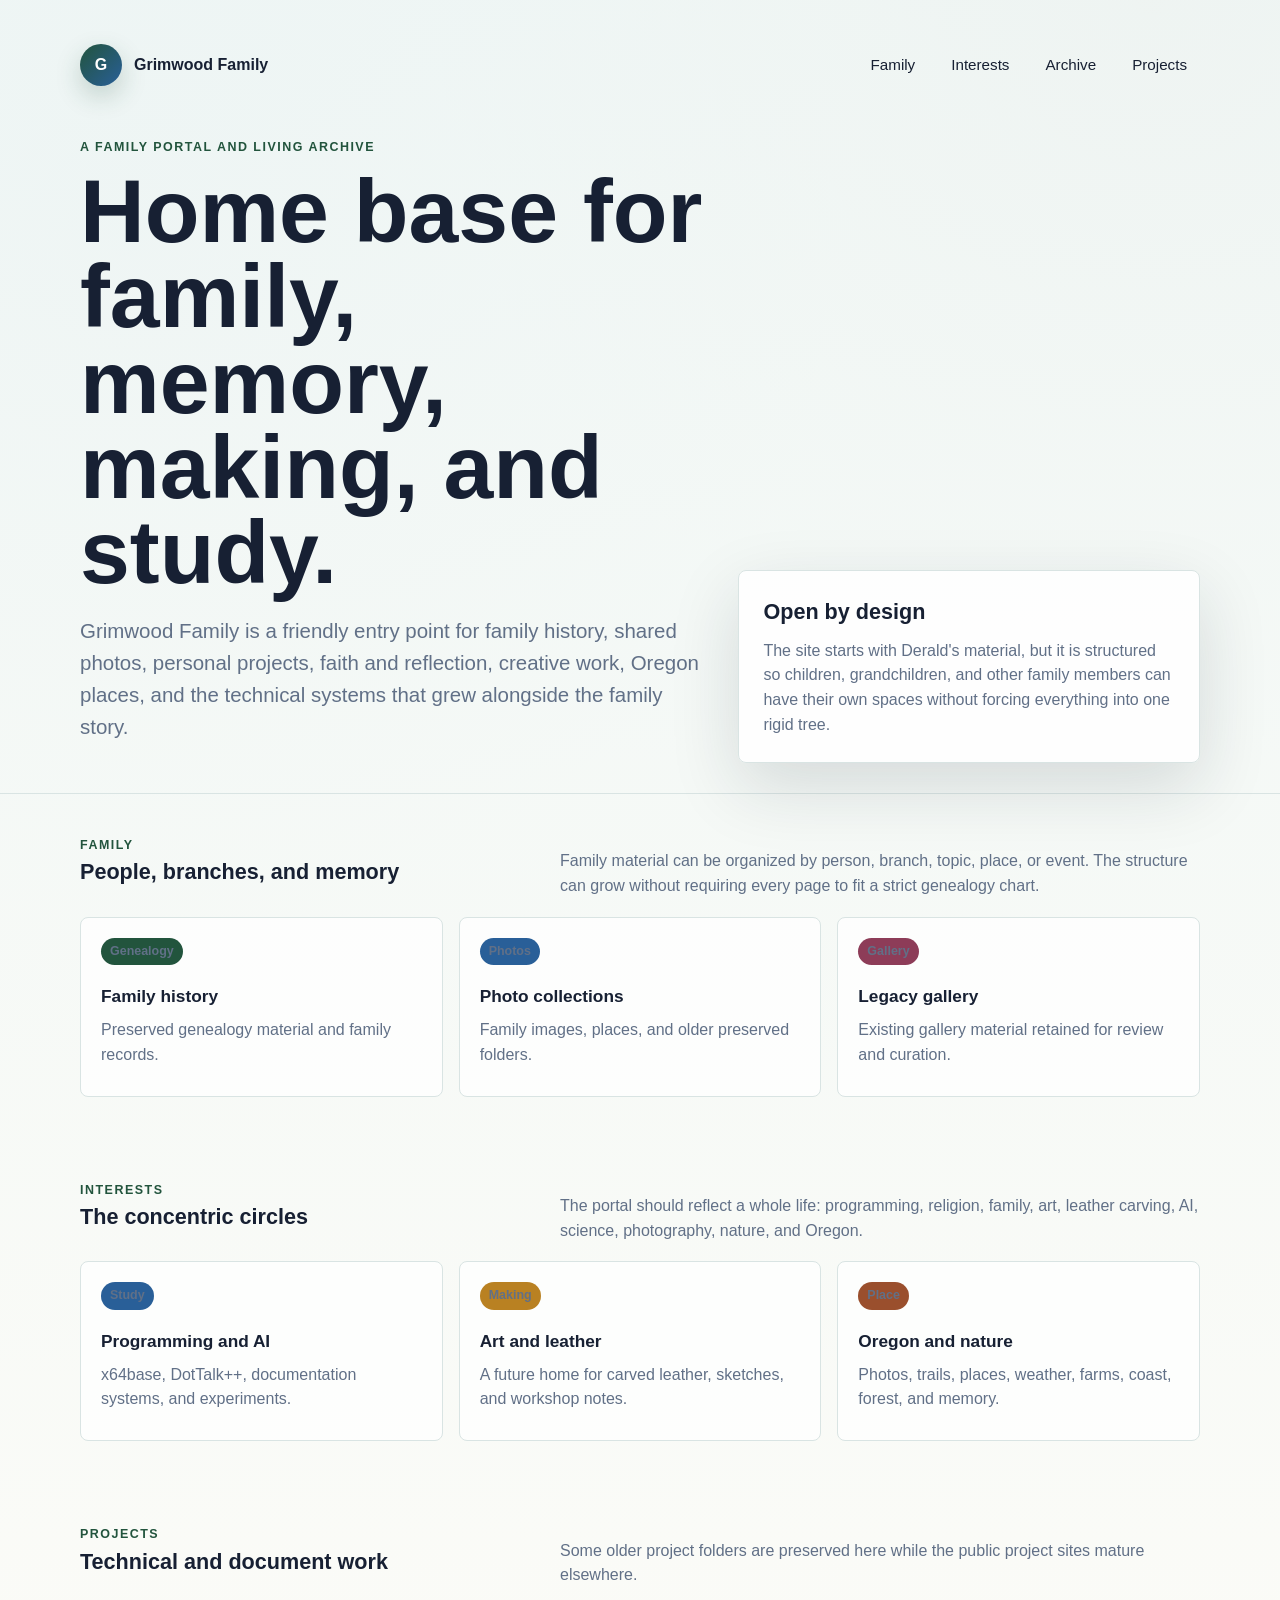
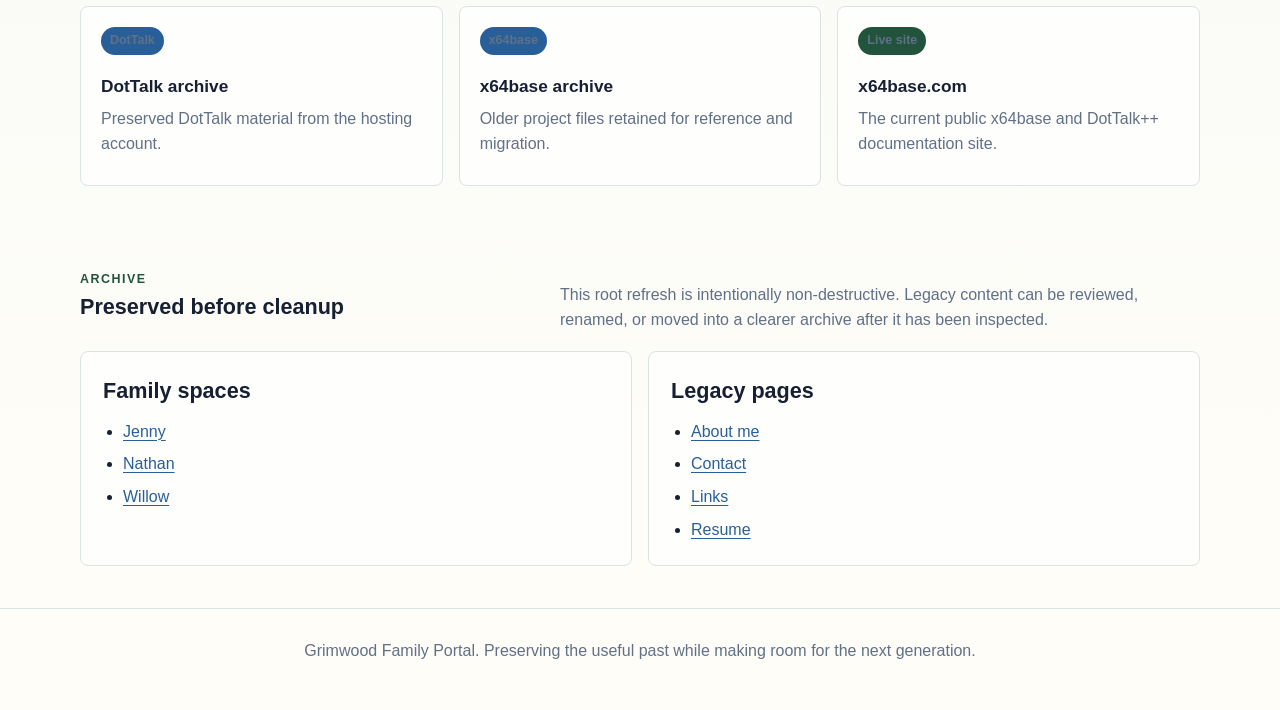
==== index.html @ cb2b6477 "Create Grimwood family portal root" ====
<!doctype html>
<html lang="en">
<head>
  <meta charset="utf-8">
  <meta name="viewport" content="width=device-width, initial-scale=1">
  <title>Grimwood Family Portal</title>
  <meta name="description" content="A friendly Grimwood family portal for family, projects, faith, making, photography, Oregon, and preserved archives.">
  <link rel="stylesheet" href="assets/site.css">
</head>
<body>
  <main class="page">
    <header class="hero">
      <div class="hero-inner">
        <nav class="nav" aria-label="Primary">
          <a class="brand" href="/">
            <span class="mark">G</span>
            <span>Grimwood Family</span>
          </a>
          <div class="nav-links">
            <a href="#family">Family</a>
            <a href="#interests">Interests</a>
            <a href="#archive">Archive</a>
            <a href="#projects">Projects</a>
          </div>
        </nav>

        <div class="hero-grid">
          <div>
            <div class="kicker">A family portal and living archive</div>
            <h1>Home base for family, memory, making, and study.</h1>
            <p class="lede">
              Grimwood Family is a friendly entry point for family history,
              shared photos, personal projects, faith and reflection, creative
              work, Oregon places, and the technical systems that grew alongside
              the family story.
            </p>
          </div>
          <aside class="hero-card">
            <h2>Open by design</h2>
            <p>
              The site starts with Derald's material, but it is structured so
              children, grandchildren, and other family members can have their
              own spaces without forcing everything into one rigid tree.
            </p>
          </aside>
        </div>
      </div>
    </header>

    <section class="section" id="family">
      <div class="section-head">
        <div>
          <div class="kicker">Family</div>
          <h2>People, branches, and memory</h2>
        </div>
        <p>
          Family material can be organized by person, branch, topic, place, or
          event. The structure can grow without requiring every page to fit a
          strict genealogy chart.
        </p>
      </div>
      <div class="grid">
        <a class="tile" href="grimwood_ged/">
          <span class="tag">Genealogy</span>
          <strong>Family history</strong>
          <span>Preserved genealogy material and family records.</span>
        </a>
        <a class="tile" href="photos/">
          <span class="tag blue">Photos</span>
          <strong>Photo collections</strong>
          <span>Family images, places, and older preserved folders.</span>
        </a>
        <a class="tile" href="photo_gallery/">
          <span class="tag rose">Gallery</span>
          <strong>Legacy gallery</strong>
          <span>Existing gallery material retained for review and curation.</span>
        </a>
      </div>
    </section>

    <section class="section" id="interests">
      <div class="section-head">
        <div>
          <div class="kicker">Interests</div>
          <h2>The concentric circles</h2>
        </div>
        <p>
          The portal should reflect a whole life: programming, religion, family,
          art, leather carving, AI, science, photography, nature, and Oregon.
        </p>
      </div>
      <div class="grid">
        <a class="tile" href="#projects">
          <span class="tag blue">Study</span>
          <strong>Programming and AI</strong>
          <span>x64base, DotTalk++, documentation systems, and experiments.</span>
        </a>
        <a class="tile" href="#archive">
          <span class="tag gold">Making</span>
          <strong>Art and leather</strong>
          <span>A future home for carved leather, sketches, and workshop notes.</span>
        </a>
        <a class="tile" href="#family">
          <span class="tag clay">Place</span>
          <strong>Oregon and nature</strong>
          <span>Photos, trails, places, weather, farms, coast, forest, and memory.</span>
        </a>
      </div>
    </section>

    <section class="section" id="projects">
      <div class="section-head">
        <div>
          <div class="kicker">Projects</div>
          <h2>Technical and document work</h2>
        </div>
        <p>
          Some older project folders are preserved here while the public project
          sites mature elsewhere.
        </p>
      </div>
      <div class="grid">
        <a class="tile" href="dt/">
          <span class="tag blue">DotTalk</span>
          <strong>DotTalk archive</strong>
          <span>Preserved DotTalk material from the hosting account.</span>
        </a>
        <a class="tile" href="x64base/">
          <span class="tag blue">x64base</span>
          <strong>x64base archive</strong>
          <span>Older project files retained for reference and migration.</span>
        </a>
        <a class="tile" href="https://x64base.com/">
          <span class="tag">Live site</span>
          <strong>x64base.com</strong>
          <span>The current public x64base and DotTalk++ documentation site.</span>
        </a>
      </div>
    </section>

    <section class="section" id="archive">
      <div class="section-head">
        <div>
          <div class="kicker">Archive</div>
          <h2>Preserved before cleanup</h2>
        </div>
        <p>
          This root refresh is intentionally non-destructive. Legacy content can
          be reviewed, renamed, or moved into a clearer archive after it has been
          inspected.
        </p>
      </div>
      <div class="portal">
        <div class="panel">
          <h2>Family spaces</h2>
          <ul>
            <li><a href="jenny/">Jenny</a></li>
            <li><a href="nathan/">Nathan</a></li>
            <li><a href="willow/">Willow</a></li>
          </ul>
        </div>
        <div class="panel">
          <h2>Legacy pages</h2>
          <ul>
            <li><a href="about_me/">About me</a></li>
            <li><a href="contact/">Contact</a></li>
            <li><a href="links/">Links</a></li>
            <li><a href="resume/">Resume</a></li>
          </ul>
        </div>
      </div>
    </section>
  </main>

  <footer class="footer">
    Grimwood Family Portal. Preserving the useful past while making room for the
    next generation.
  </footer>
</body>
</html>
---- assets/site.css ----
:root {
  --ink: #172033;
  --muted: #617087;
  --paper: #fffdf8;
  --wash: #eef6f5;
  --line: #d9e4e3;
  --forest: #22543d;
  --blue: #295f98;
  --clay: #9a4f2d;
  --gold: #b98122;
  --rose: #8d3c58;
  --card: rgba(255, 255, 255, 0.88);
  --shadow: 0 24px 70px rgba(23, 32, 51, 0.14);
}

* {
  box-sizing: border-box;
}

body {
  margin: 0;
  color: var(--ink);
  font-family: "Segoe UI", Arial, sans-serif;
  background:
    linear-gradient(180deg, rgba(238, 246, 245, 0.88), rgba(255, 253, 248, 0.98)),
    radial-gradient(circle at 10% 10%, rgba(41, 95, 152, 0.12), transparent 30%),
    radial-gradient(circle at 90% 0%, rgba(154, 79, 45, 0.14), transparent 28%),
    var(--paper);
  line-height: 1.55;
}

a {
  color: var(--blue);
  text-decoration-thickness: 0.08em;
  text-underline-offset: 0.18em;
}

a:hover {
  color: var(--clay);
}

.page {
  min-height: 100vh;
}

.hero {
  padding: 44px 24px 30px;
  border-bottom: 1px solid var(--line);
}

.hero-inner,
.section {
  width: min(1120px, calc(100% - 40px));
  margin: 0 auto;
}

.nav {
  display: flex;
  align-items: center;
  justify-content: space-between;
  gap: 18px;
  margin-bottom: 52px;
}

.brand {
  display: flex;
  align-items: center;
  gap: 12px;
  color: var(--ink);
  text-decoration: none;
  font-weight: 800;
  letter-spacing: 0;
}

.mark {
  display: grid;
  width: 42px;
  height: 42px;
  place-items: center;
  border-radius: 50%;
  color: white;
  background: linear-gradient(135deg, var(--forest), var(--blue));
  box-shadow: 0 10px 26px rgba(34, 84, 61, 0.22);
}

.nav-links {
  display: flex;
  flex-wrap: wrap;
  gap: 10px;
  justify-content: flex-end;
}

.nav-links a {
  padding: 8px 12px;
  border: 1px solid transparent;
  border-radius: 999px;
  color: var(--ink);
  text-decoration: none;
  font-size: 0.95rem;
}

.nav-links a:hover {
  border-color: var(--line);
  background: rgba(255, 255, 255, 0.7);
}

.hero-grid {
  display: grid;
  grid-template-columns: minmax(0, 1.15fr) minmax(280px, 0.85fr);
  gap: 34px;
  align-items: end;
}

.kicker {
  color: var(--forest);
  font-weight: 800;
  text-transform: uppercase;
  letter-spacing: 0.12em;
  font-size: 0.78rem;
}

h1 {
  max-width: 850px;
  margin: 12px 0 18px;
  font-size: clamp(2.5rem, 7vw, 5.8rem);
  line-height: 0.95;
  letter-spacing: 0;
}

.lede {
  max-width: 760px;
  color: var(--muted);
  font-size: clamp(1.08rem, 2vw, 1.28rem);
}

.hero-card {
  padding: 24px;
  border: 1px solid var(--line);
  border-radius: 8px;
  background: var(--card);
  box-shadow: var(--shadow);
}

.hero-card h2,
.section h2 {
  margin: 0 0 10px;
  font-size: 1.35rem;
}

.hero-card p {
  margin: 0;
  color: var(--muted);
}

.section {
  padding: 42px 0;
}

.section-head {
  display: flex;
  align-items: end;
  justify-content: space-between;
  gap: 18px;
  margin-bottom: 18px;
}

.section-head p {
  max-width: 640px;
  margin: 0;
  color: var(--muted);
}

.grid {
  display: grid;
  grid-template-columns: repeat(3, minmax(0, 1fr));
  gap: 16px;
}

.tile {
  display: block;
  min-height: 180px;
  padding: 20px;
  border: 1px solid var(--line);
  border-radius: 8px;
  color: var(--ink);
  background: rgba(255, 255, 255, 0.78);
  text-decoration: none;
}

.tile:hover {
  border-color: rgba(41, 95, 152, 0.45);
  transform: translateY(-1px);
}

.tile strong {
  display: block;
  margin-bottom: 8px;
  font-size: 1.08rem;
}

.tile span {
  color: var(--muted);
}

.tag {
  display: inline-block;
  margin-bottom: 18px;
  padding: 4px 9px;
  border-radius: 999px;
  color: white;
  background: var(--forest);
  font-size: 0.78rem;
  font-weight: 700;
}

.tag.blue {
  background: var(--blue);
}

.tag.clay {
  background: var(--clay);
}

.tag.gold {
  background: var(--gold);
}

.tag.rose {
  background: var(--rose);
}

.portal {
  display: grid;
  grid-template-columns: 1fr 1fr;
  gap: 16px;
}

.panel {
  padding: 22px;
  border: 1px solid var(--line);
  border-radius: 8px;
  background: rgba(255, 255, 255, 0.72);
}

.panel ul {
  margin: 12px 0 0;
  padding-left: 20px;
}

.panel li + li {
  margin-top: 8px;
}

.footer {
  padding: 30px 24px 46px;
  border-top: 1px solid var(--line);
  color: var(--muted);
  text-align: center;
}

@media (max-width: 820px) {
  .nav,
  .hero-grid,
  .section-head,
  .portal {
    display: block;
  }

  .nav-links {
    justify-content: flex-start;
    margin-top: 18px;
  }

  .hero-card {
    margin-top: 24px;
  }

  .grid {
    grid-template-columns: 1fr;
  }
}
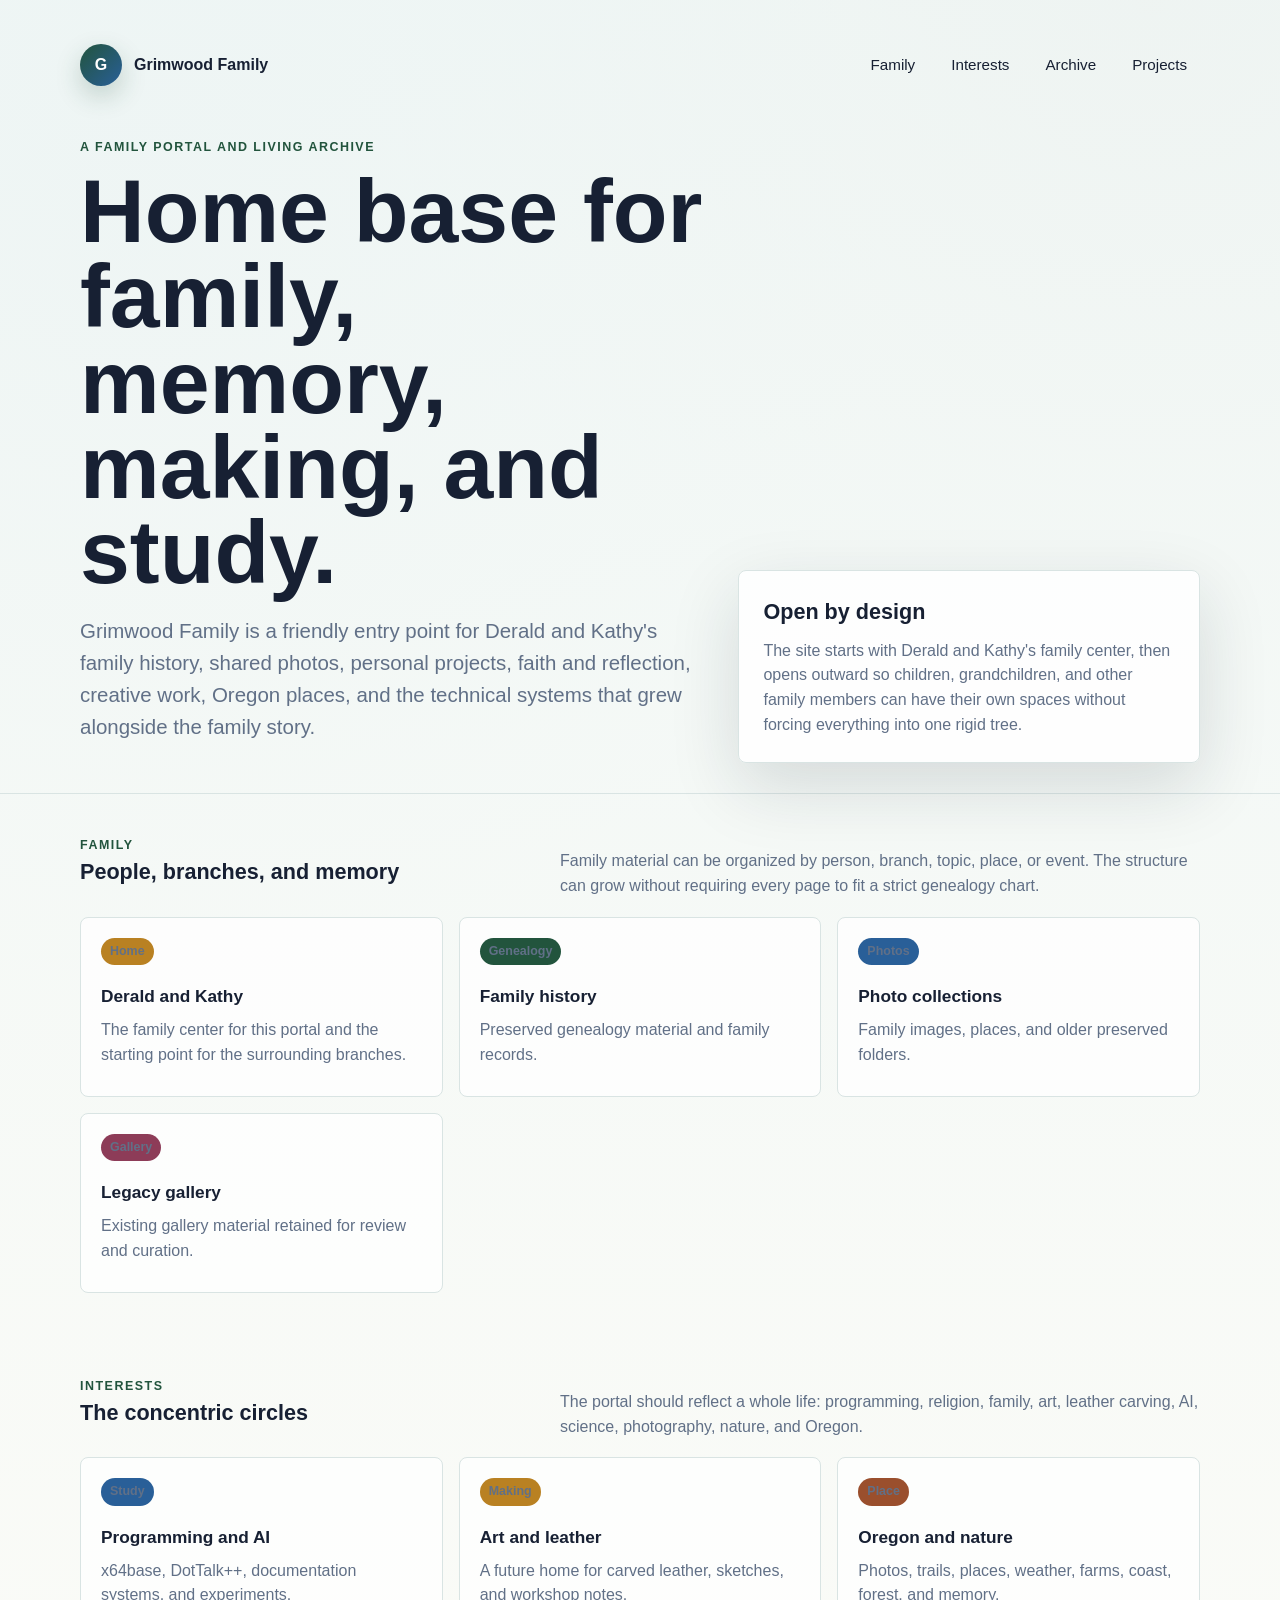
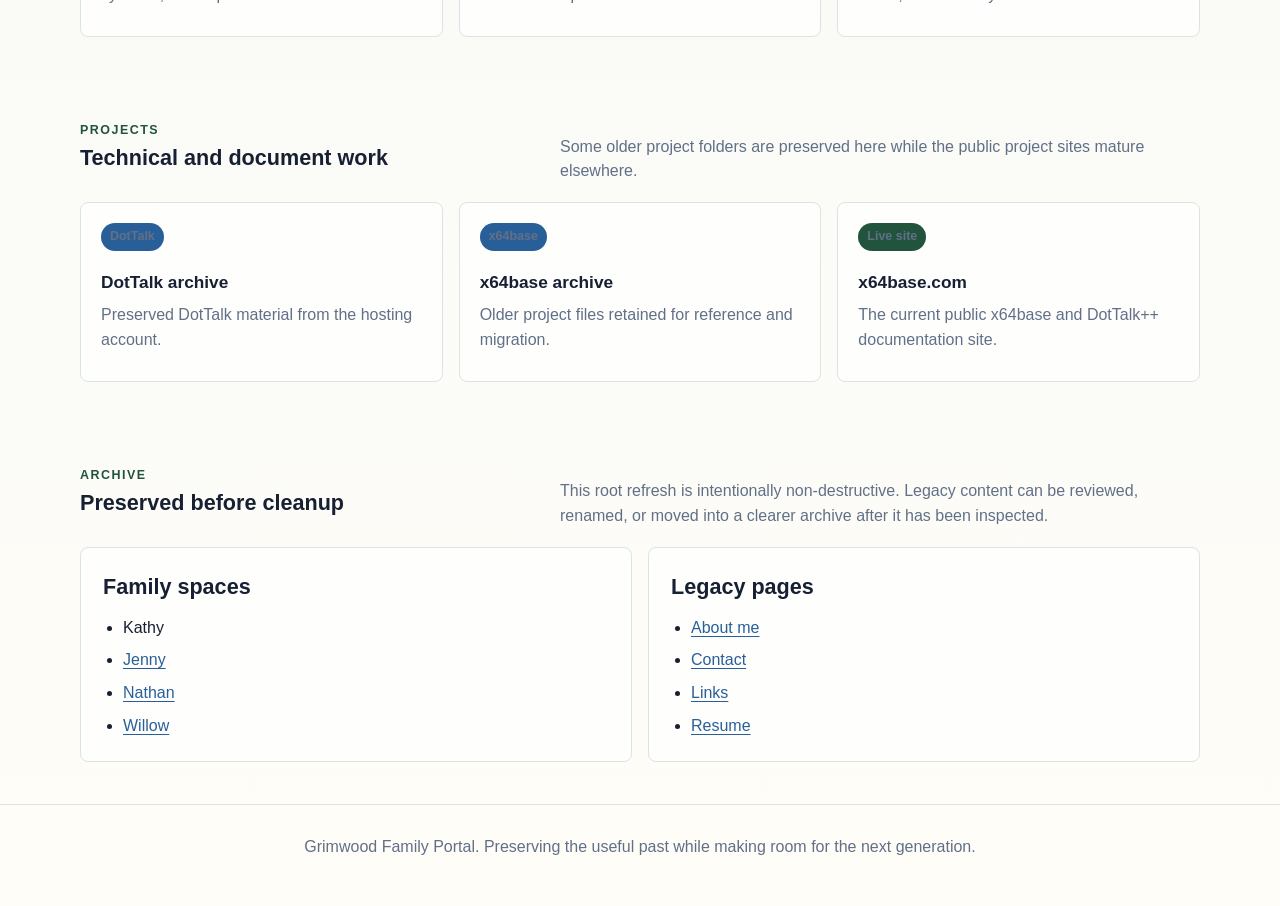
==== commit d612f88e: "Add Kathy to family portal" ====
--- a/index.html
+++ b/index.html
@@ -29,18 +29,19 @@
             <div class="kicker">A family portal and living archive</div>
             <h1>Home base for family, memory, making, and study.</h1>
             <p class="lede">
-              Grimwood Family is a friendly entry point for family history,
-              shared photos, personal projects, faith and reflection, creative
-              work, Oregon places, and the technical systems that grew alongside
-              the family story.
+              Grimwood Family is a friendly entry point for Derald and Kathy's
+              family history, shared photos, personal projects, faith and
+              reflection, creative work, Oregon places, and the technical
+              systems that grew alongside the family story.
             </p>
           </div>
           <aside class="hero-card">
             <h2>Open by design</h2>
             <p>
-              The site starts with Derald's material, but it is structured so
-              children, grandchildren, and other family members can have their
-              own spaces without forcing everything into one rigid tree.
+              The site starts with Derald and Kathy's family center, then opens
+              outward so children, grandchildren, and other family members can
+              have their own spaces without forcing everything into one rigid
+              tree.
             </p>
           </aside>
         </div>
@@ -60,6 +61,11 @@
         </p>
       </div>
       <div class="grid">
+        <div class="tile">
+          <span class="tag gold">Home</span>
+          <strong>Derald and Kathy</strong>
+          <span>The family center for this portal and the starting point for the surrounding branches.</span>
+        </div>
         <a class="tile" href="grimwood_ged/">
           <span class="tag">Genealogy</span>
           <strong>Family history</strong>
@@ -154,6 +160,7 @@
         <div class="panel">
           <h2>Family spaces</h2>
           <ul>
+            <li>Kathy</li>
             <li><a href="jenny/">Jenny</a></li>
             <li><a href="nathan/">Nathan</a></li>
             <li><a href="willow/">Willow</a></li>
@@ -178,4 +185,3 @@
   </footer>
 </body>
 </html>
-
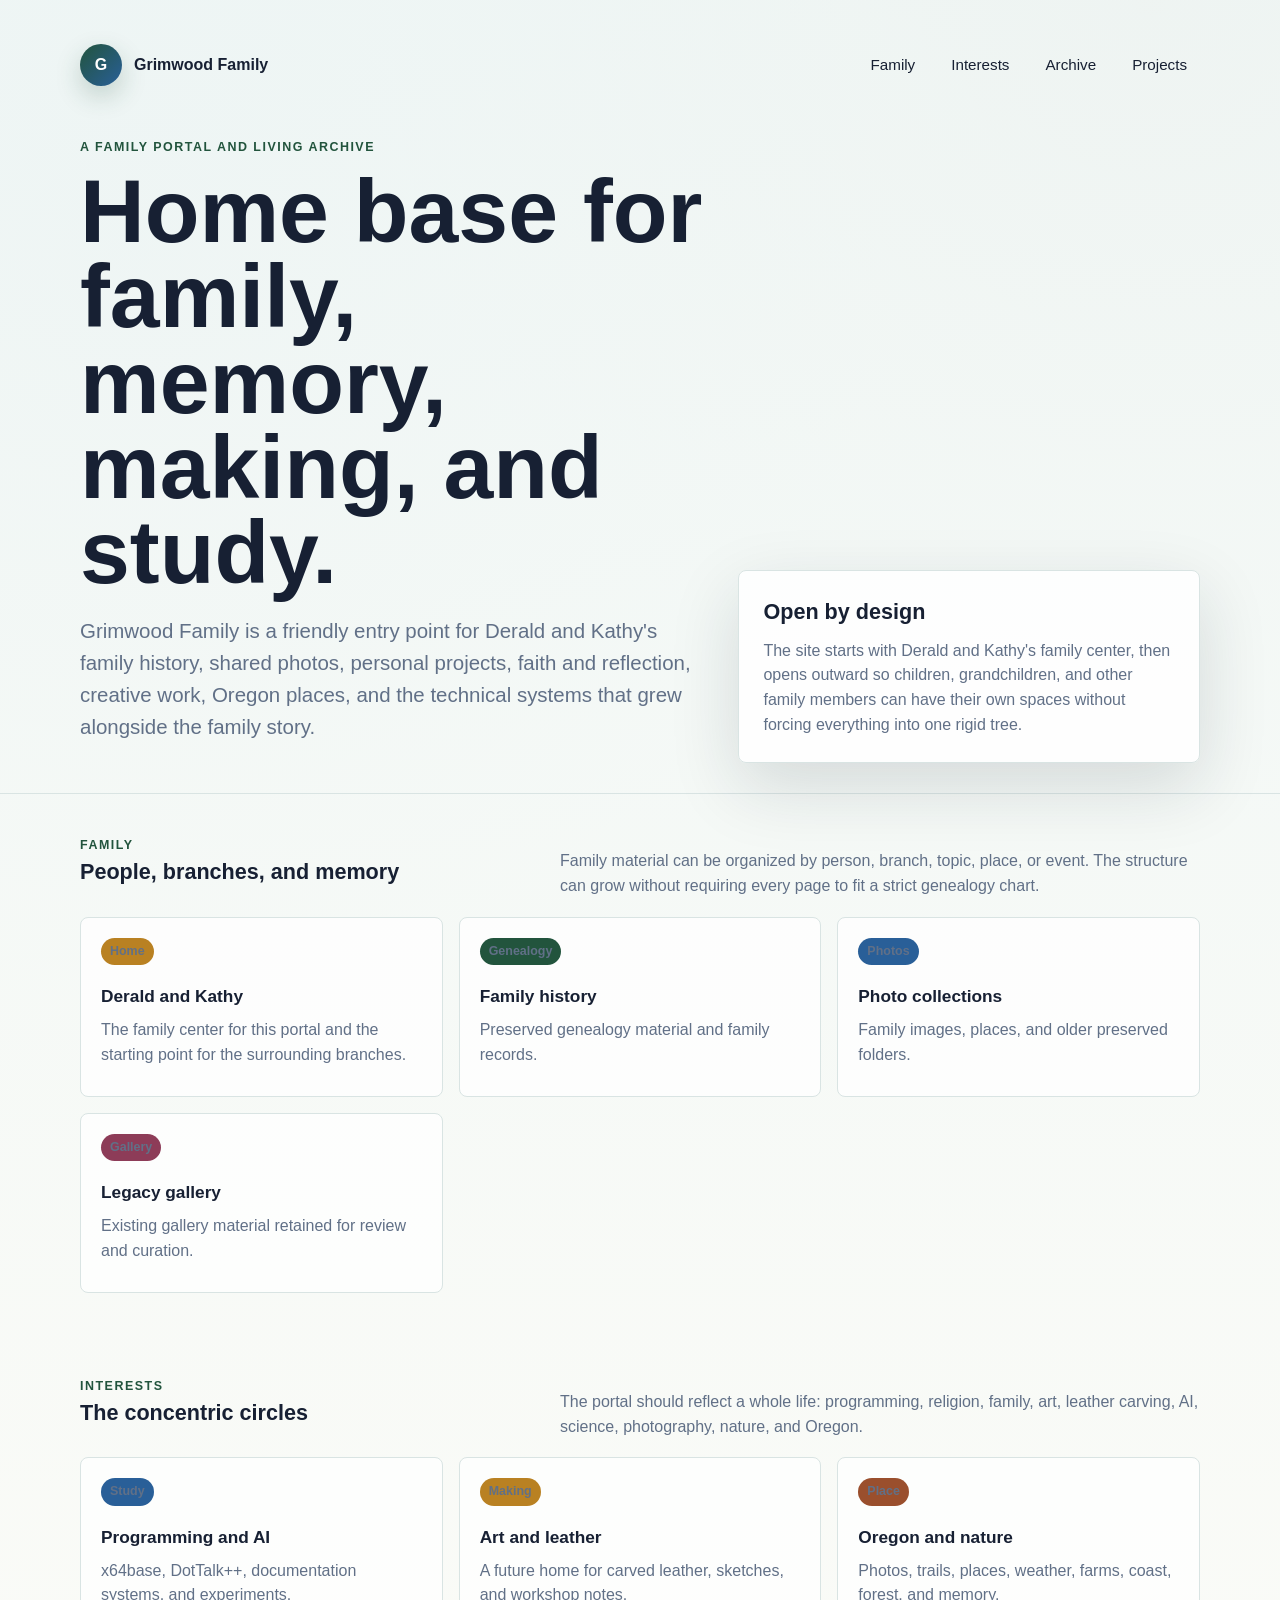
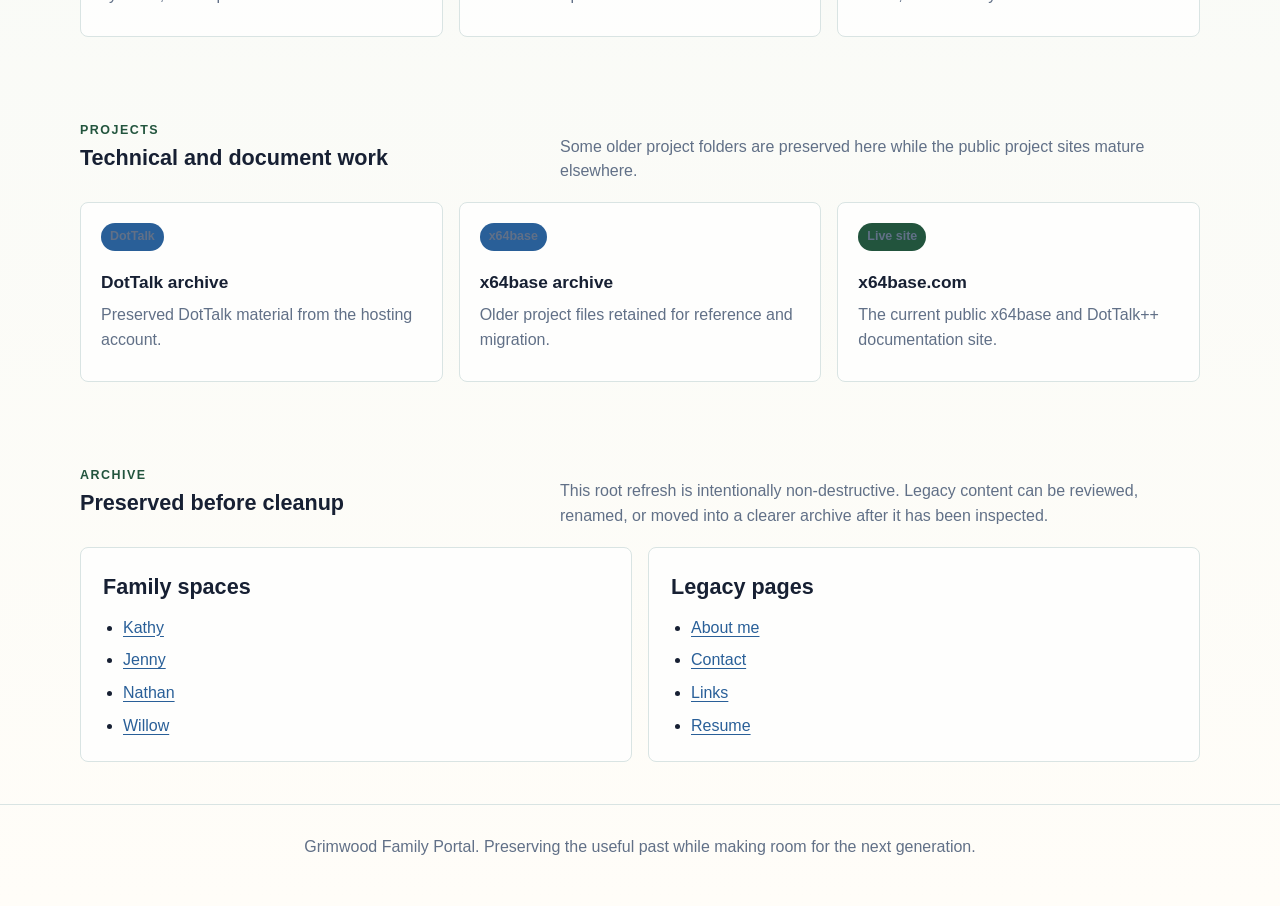
==== commit 43795ebb: "Add Kathy family space" ====
--- a/index.html
+++ b/index.html
@@ -160,7 +160,7 @@
         <div class="panel">
           <h2>Family spaces</h2>
           <ul>
-            <li>Kathy</li>
+            <li><a href="kathy/">Kathy</a></li>
             <li><a href="jenny/">Jenny</a></li>
             <li><a href="nathan/">Nathan</a></li>
             <li><a href="willow/">Willow</a></li>
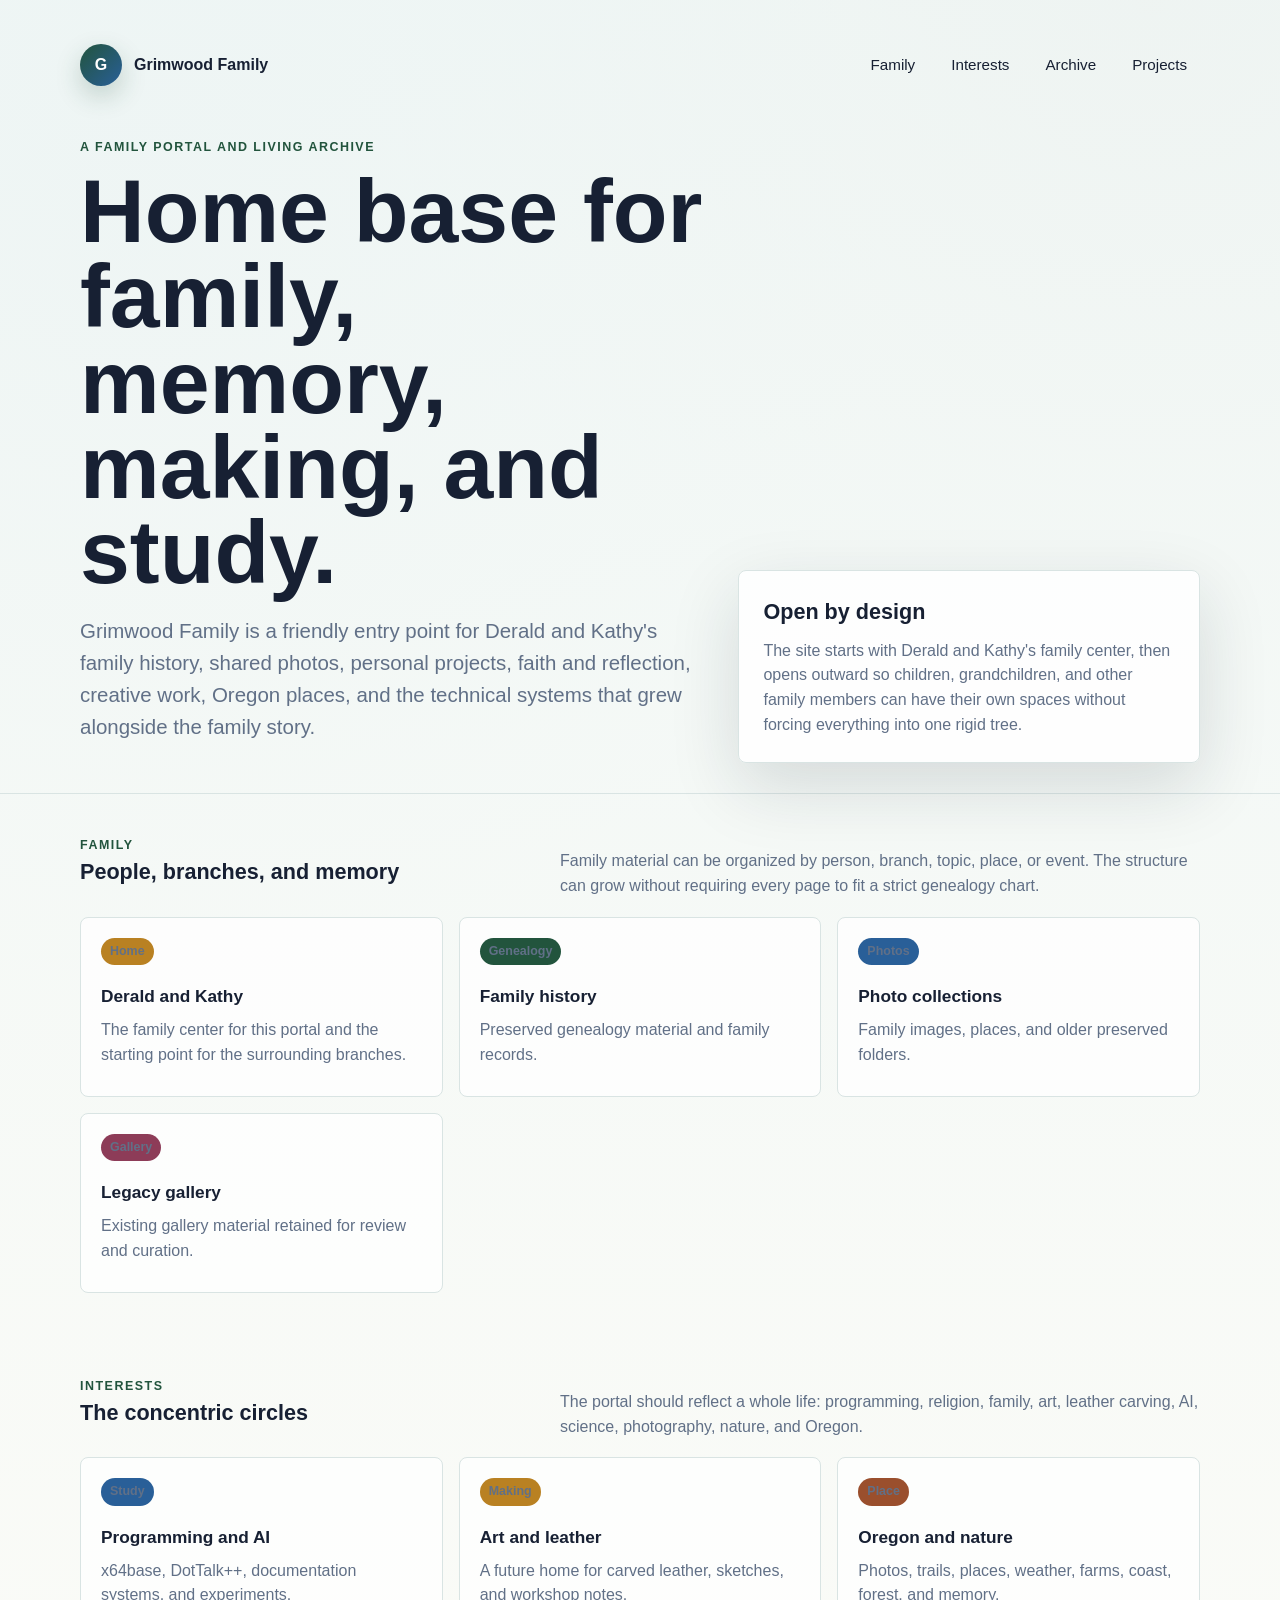
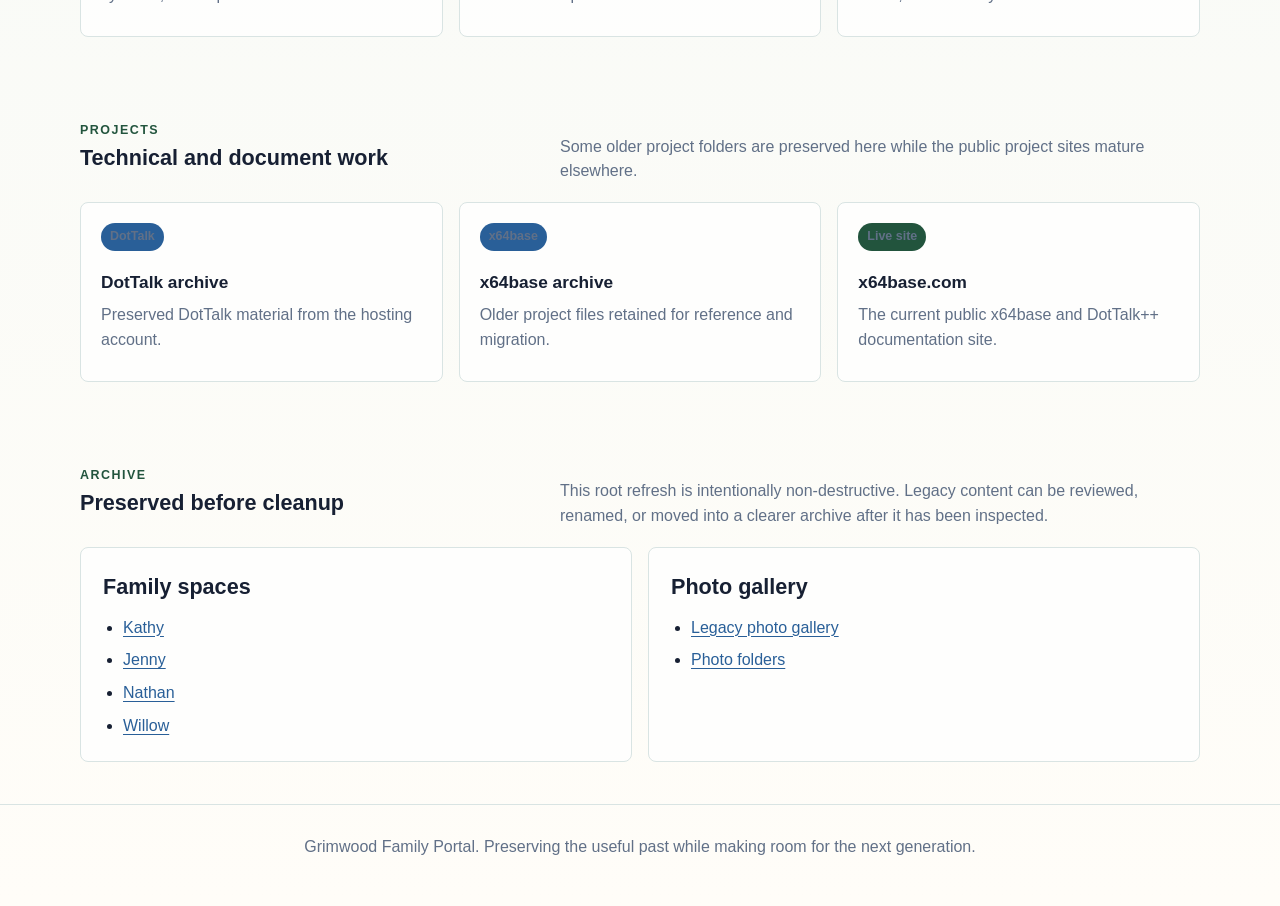
==== commit b73b4d92: "Add family member pages and remove legacy links" ====
--- a/index.html
+++ b/index.html
@@ -167,12 +167,10 @@
           </ul>
         </div>
         <div class="panel">
-          <h2>Legacy pages</h2>
+          <h2>Photo gallery</h2>
           <ul>
-            <li><a href="about_me/">About me</a></li>
-            <li><a href="contact/">Contact</a></li>
-            <li><a href="links/">Links</a></li>
-            <li><a href="resume/">Resume</a></li>
+            <li><a href="photo_gallery/">Legacy photo gallery</a></li>
+            <li><a href="photos/">Photo folders</a></li>
           </ul>
         </div>
       </div>
